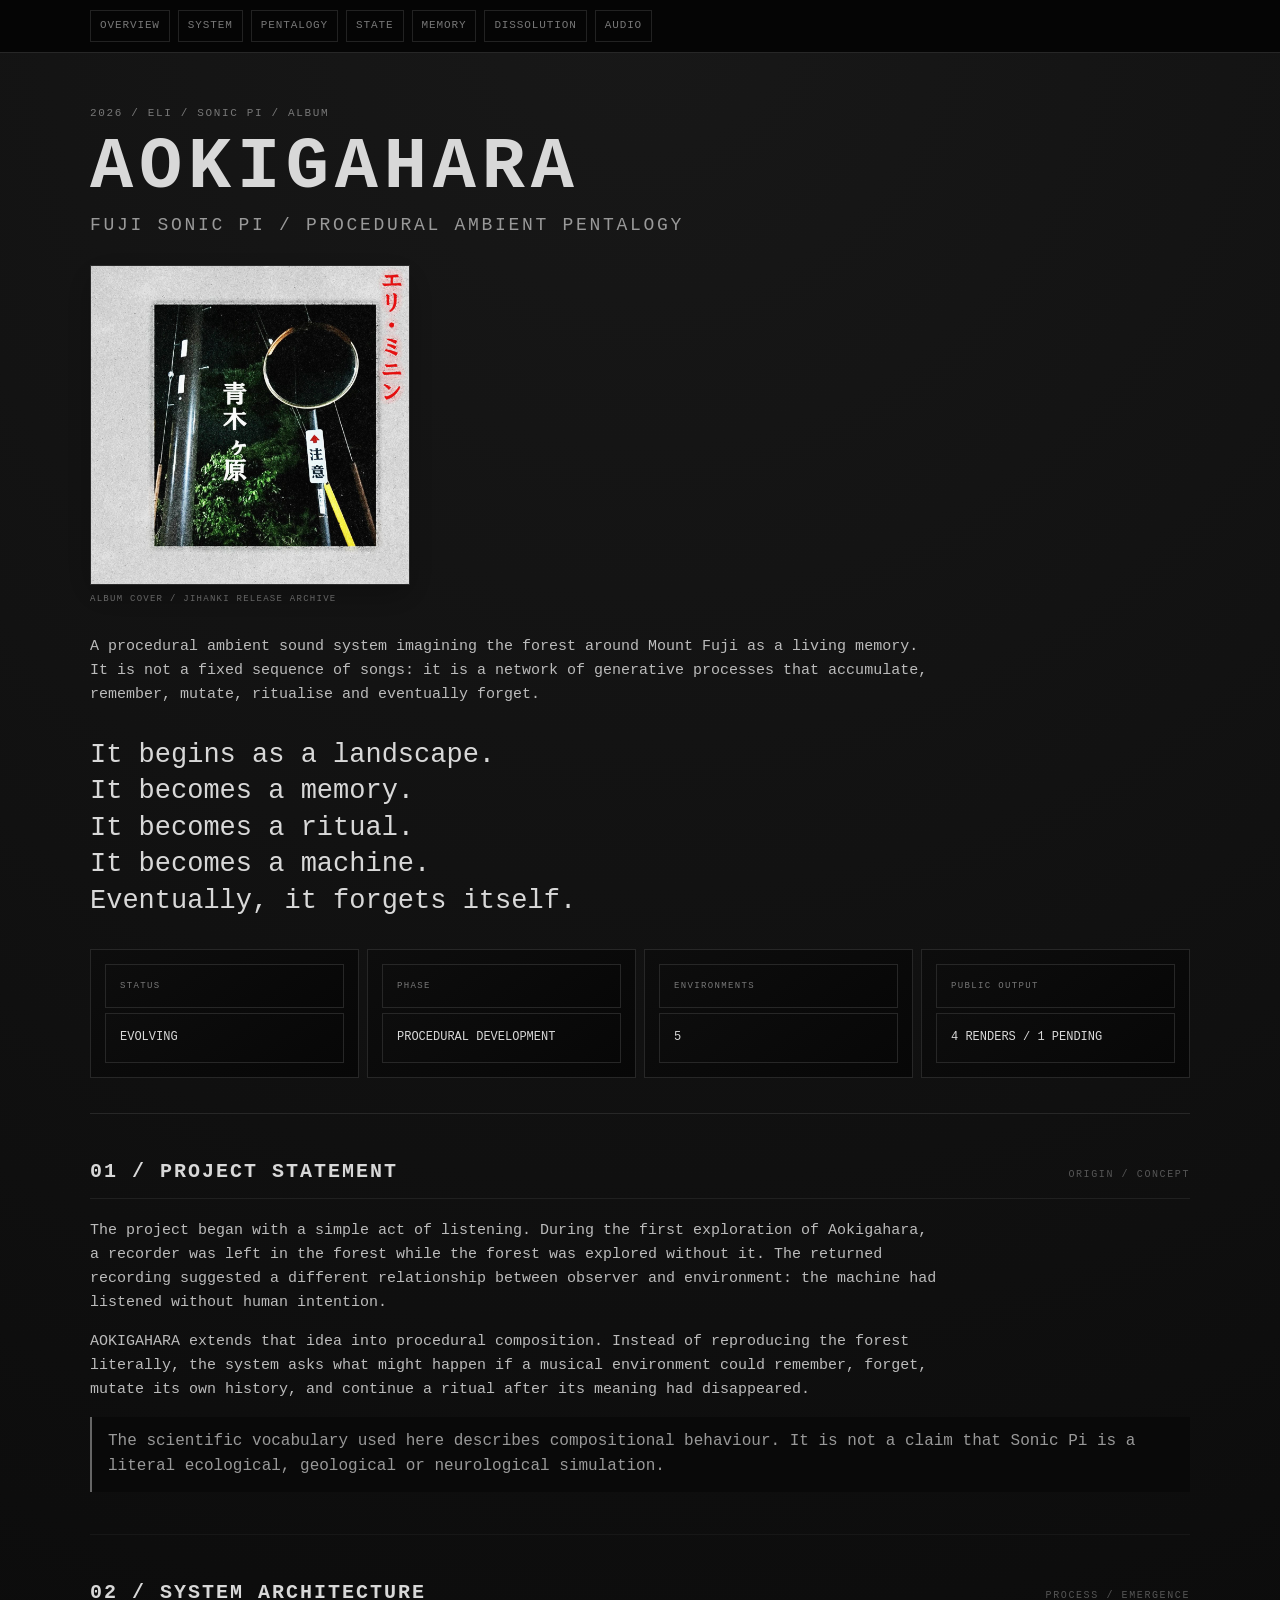
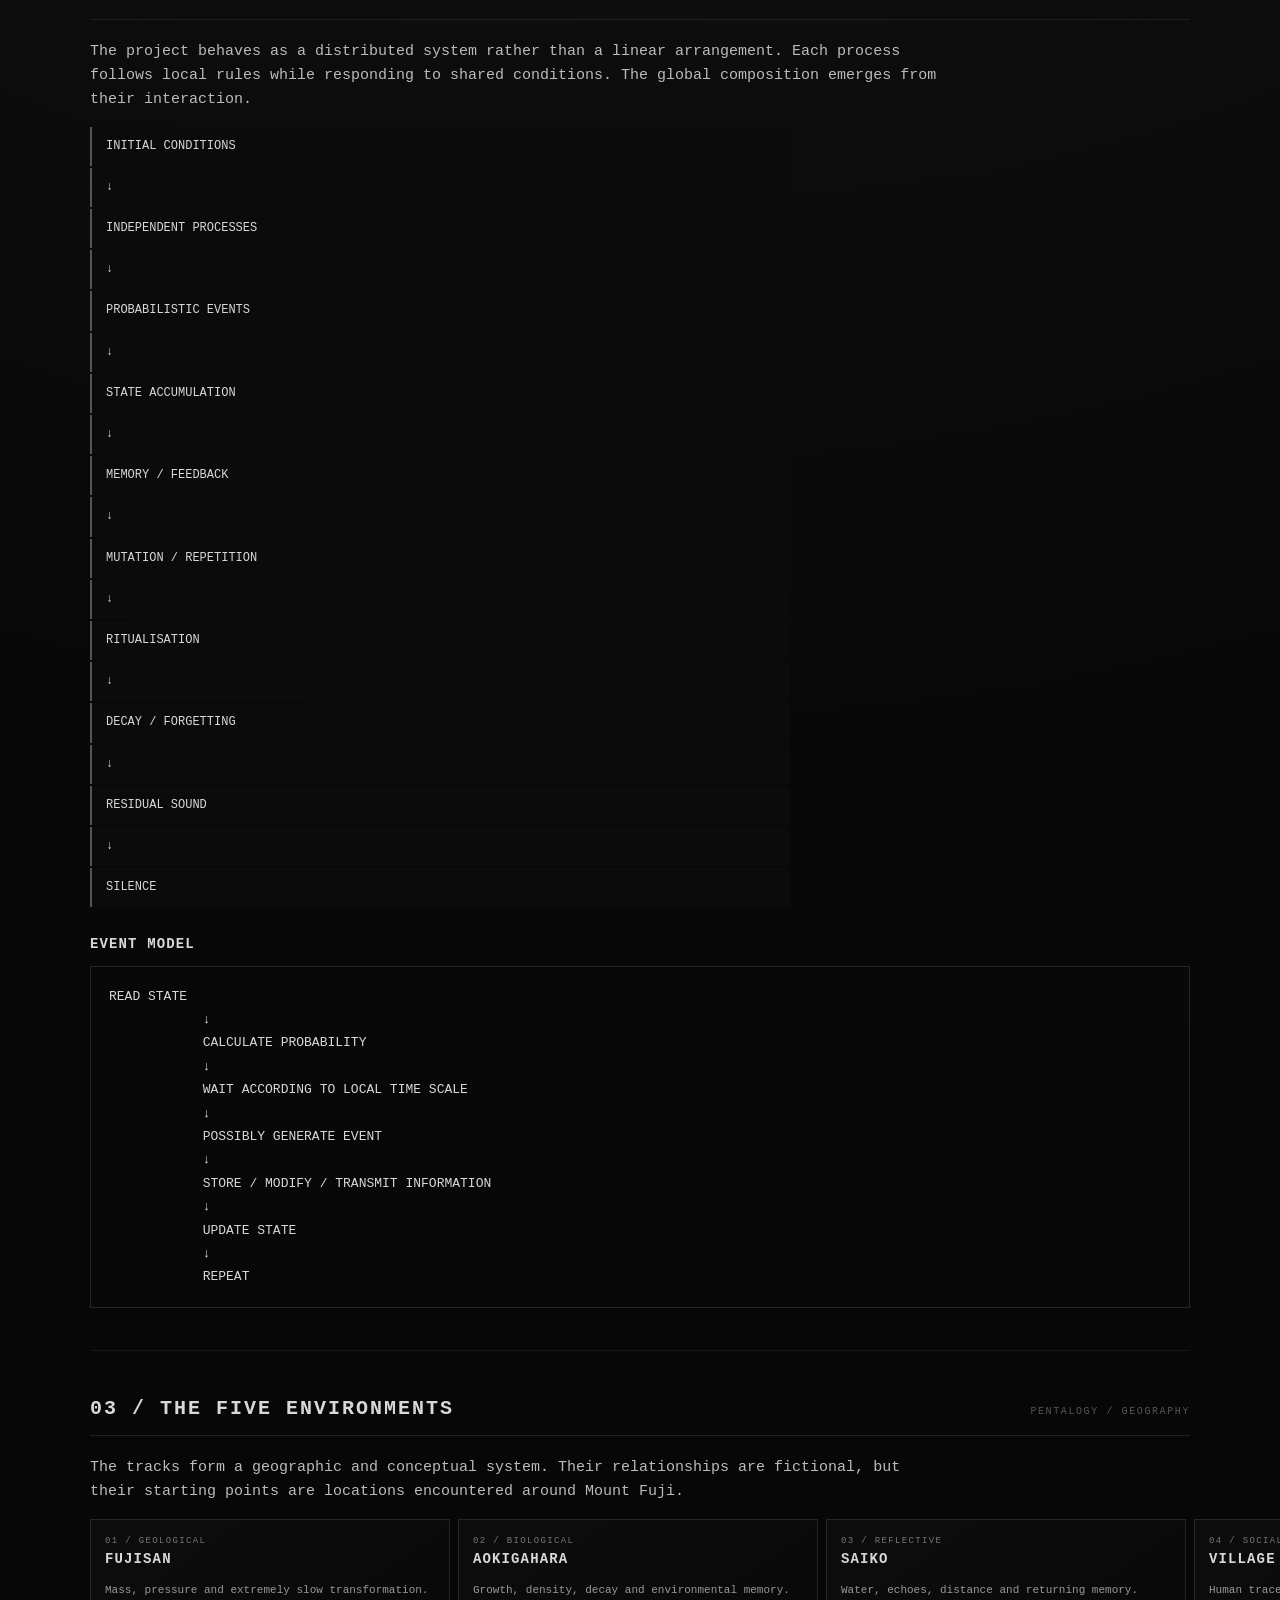
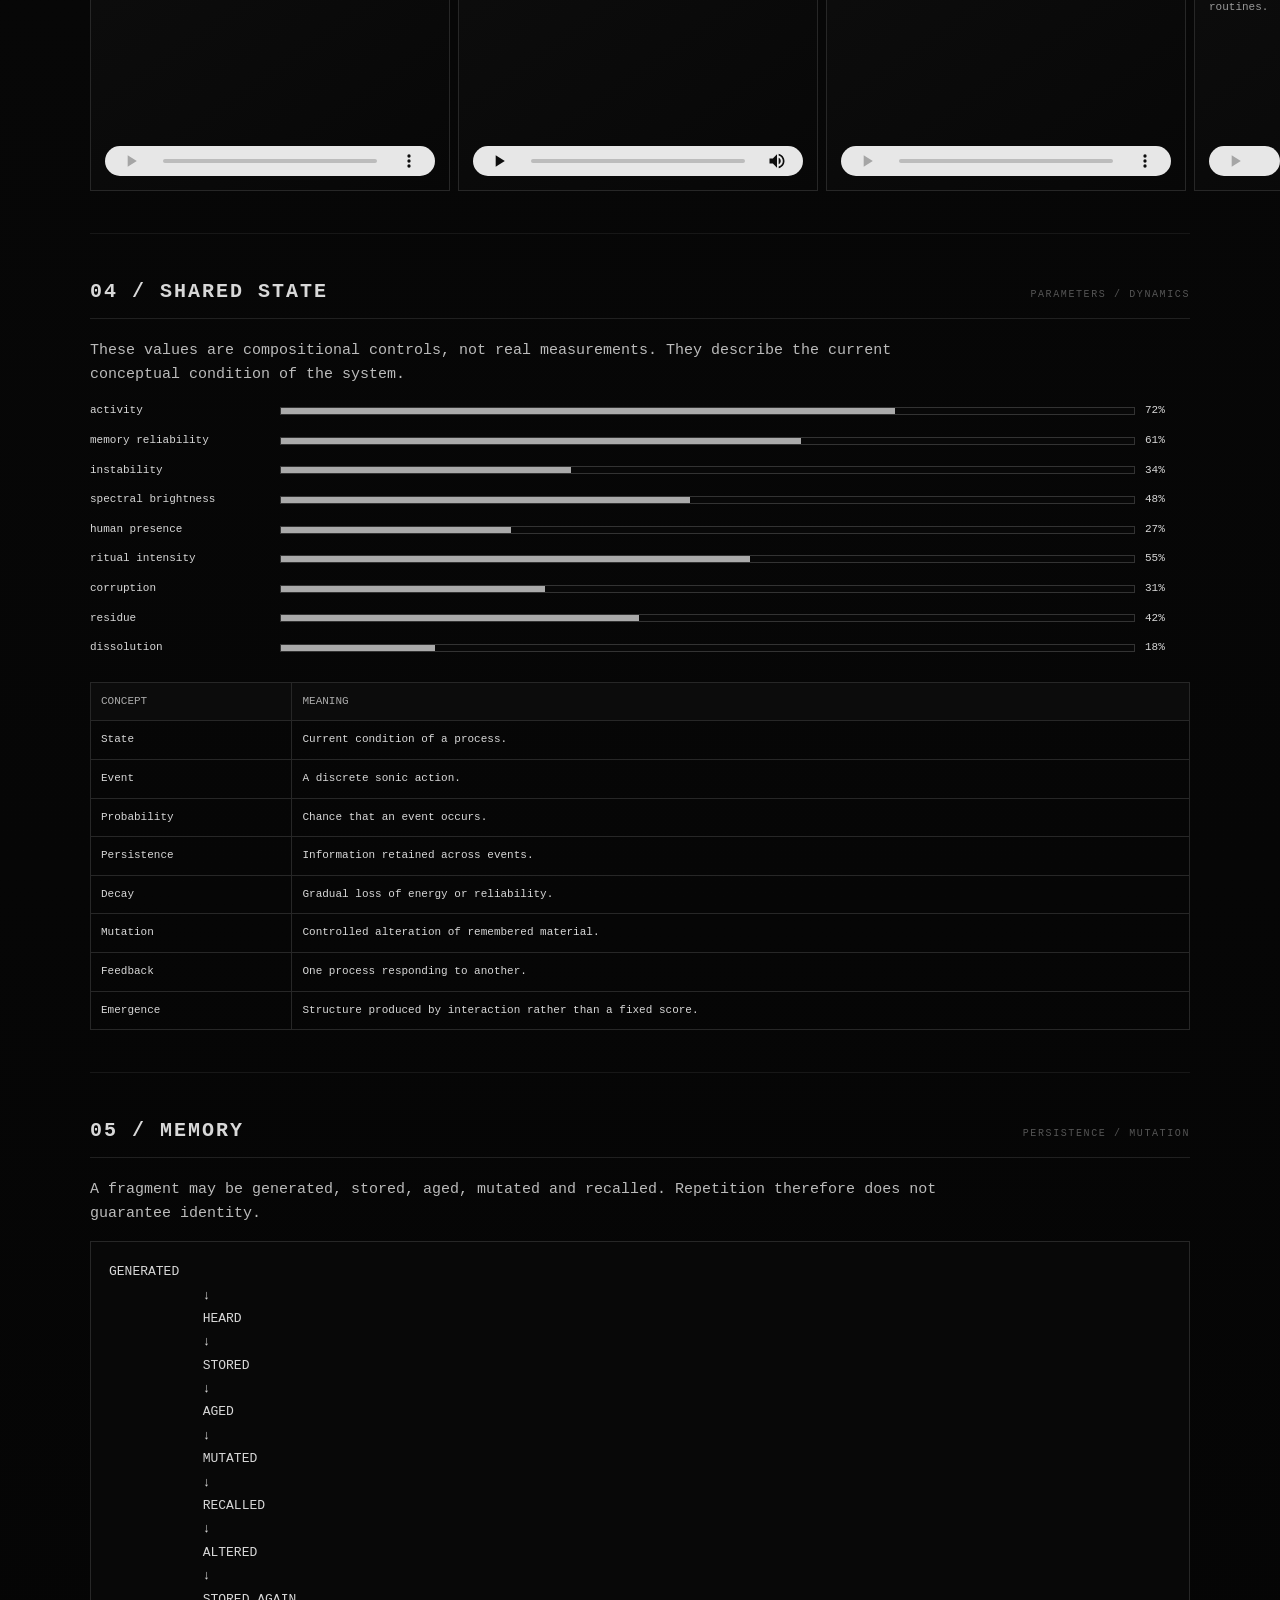
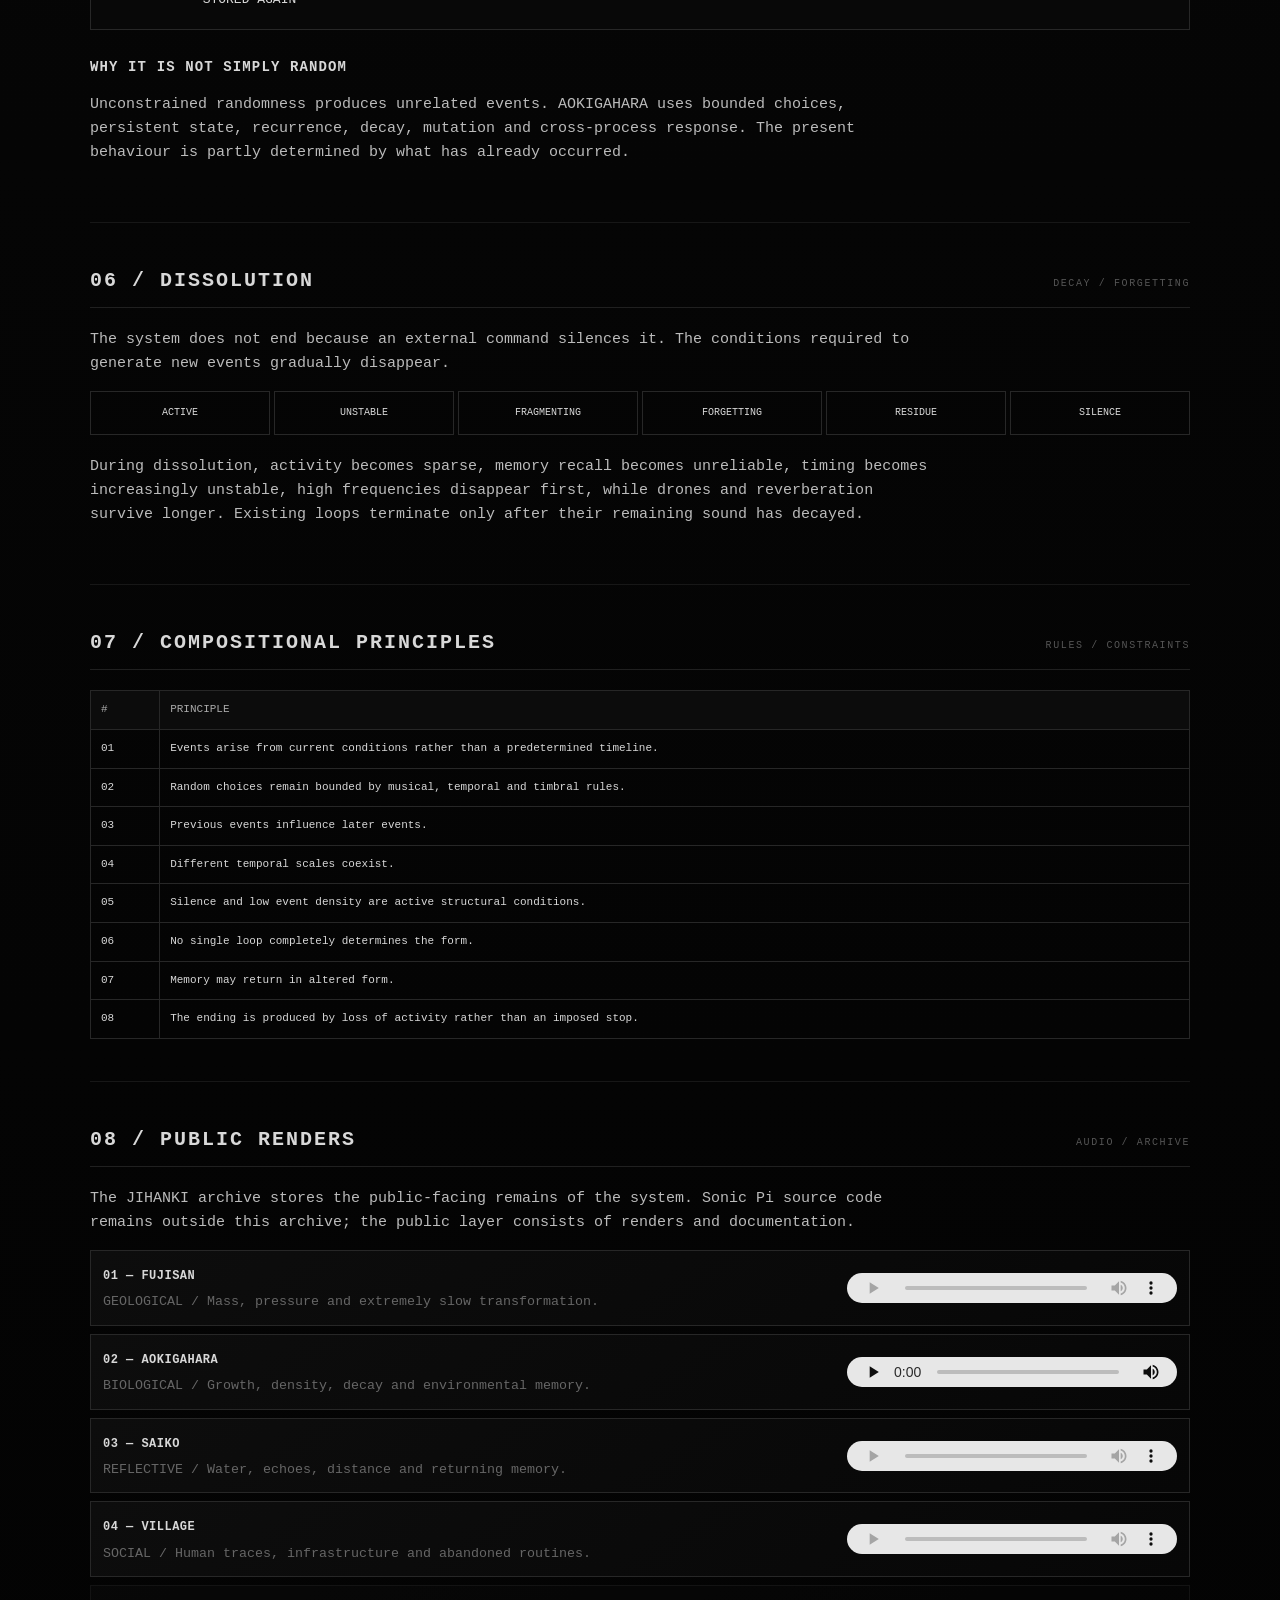
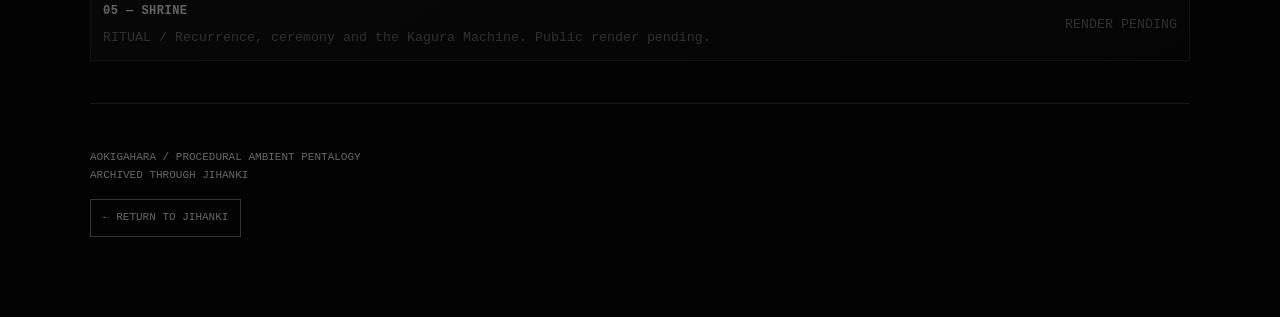
==== projects/aokigahara/index.html @ 8d128bbd "Curate photo archive, consolidate album, and improve iPhone audio" ====
<!doctype html>
<html lang="en">

<head>
   <meta charset="utf-8">
   <meta name="viewport" content="width=device-width,initial-scale=1,viewport-fit=cover">
   <title>AOKIGAHARA / FUJI SONIC PI — Procedural Ambient Pentalogy</title>
   <link rel="stylesheet" href="aokigahara.css">
</head>

<body>
   <header class="top">
      <div class="wrap nav"><a href="#overview">OVERVIEW</a><a href="#architecture">SYSTEM</a><a
            href="#environments">PENTALOGY</a><a href="#state">STATE</a><a href="#memory">MEMORY</a><a
            href="#dissolution">DISSOLUTION</a><a href="#audio">AUDIO</a></div>
   </header>
   <main class="wrap">
      <section class="hero" id="overview">
         <div class="eyebrow">2026 / ELI / SONIC PI / ALBUM</div>
         <h1>AOKIGAHARA</h1>
         <h2>FUJI SONIC PI / PROCEDURAL AMBIENT PENTALOGY</h2>
         <figure class="release-cover"><img src="../../media/photo/releases/aokigahara_pentalogy.jpg" alt="Aokigahara / Fuji Sonic Pi album cover"><figcaption>ALBUM COVER / JIHANKI RELEASE ARCHIVE</figcaption></figure>
         <p class="lead">A procedural ambient sound system imagining the forest around Mount Fuji as a living memory. It
            is not a fixed sequence of songs: it is a network of generative processes that accumulate, remember, mutate,
            ritualise and eventually forget.</p>
         <div class="quote"><span>It begins as a landscape.</span><span>It becomes a memory.</span><span>It becomes a
               ritual.</span><span>It becomes a machine.</span><span>Eventually, it forgets itself.</span></div>
         <div class="meta">
            <div>
               <div class="label">status</div>
               <div class="value" id="status">EVOLVING</div>
            </div>
            <div>
               <div class="label">phase</div>
               <div class="value" id="phase">PROCEDURAL DEVELOPMENT</div>
            </div>
            <div>
               <div class="label">environments</div>
               <div class="value">5</div>
            </div>
            <div>
               <div class="label">public output</div>
               <div class="value">4 RENDERS / 1 PENDING</div>
            </div>
         </div>
      </section>
      <section class="section">
         <div class="module-header">
            <h2 class="module-title">01 / PROJECT STATEMENT</h2><span class="module-index">ORIGIN / CONCEPT</span>
         </div>
         <p class="lead">The project began with a simple act of listening. During the first exploration of Aokigahara, a
            recorder was left in the forest while the forest was explored without it. The returned recording suggested a
            different relationship between observer and environment: the machine had listened without human intention.
         </p>
         <p class="lead">AOKIGAHARA extends that idea into procedural composition. Instead of reproducing the forest
            literally, the system asks what might happen if a musical environment could remember, forget, mutate its own
            history, and continue a ritual after its meaning had disappeared.</p>
         <div class="note">The scientific vocabulary used here describes compositional behaviour. It is not a claim that
            Sonic Pi is a literal ecological, geological or neurological simulation.</div>
      </section>
      <section class="section" id="architecture">
         <div class="module-header">
            <h2 class="module-title">02 / SYSTEM ARCHITECTURE</h2><span class="module-index">PROCESS / EMERGENCE</span>
         </div>
         <p class="lead">The project behaves as a distributed system rather than a linear arrangement. Each process
            follows local rules while responding to shared conditions. The global composition emerges from their
            interaction.</p>
         <div class="flow">
            <div>INITIAL CONDITIONS</div>
            <div>↓</div>
            <div>INDEPENDENT PROCESSES</div>
            <div>↓</div>
            <div>PROBABILISTIC EVENTS</div>
            <div>↓</div>
            <div>STATE ACCUMULATION</div>
            <div>↓</div>
            <div>MEMORY / FEEDBACK</div>
            <div>↓</div>
            <div>MUTATION / REPETITION</div>
            <div>↓</div>
            <div>RITUALISATION</div>
            <div>↓</div>
            <div>DECAY / FORGETTING</div>
            <div>↓</div>
            <div>RESIDUAL SOUND</div>
            <div>↓</div>
            <div>SILENCE</div>
         </div>
         <h3>EVENT MODEL</h3>
         <div class="architecture">READ STATE
            ↓
            CALCULATE PROBABILITY
            ↓
            WAIT ACCORDING TO LOCAL TIME SCALE
            ↓
            POSSIBLY GENERATE EVENT
            ↓
            STORE / MODIFY / TRANSMIT INFORMATION
            ↓
            UPDATE STATE
            ↓
            REPEAT</div>
      </section>
      <section class="section" id="environments">
         <div class="module-header">
            <h2 class="module-title">03 / THE FIVE ENVIRONMENTS</h2><span class="module-index">PENTALOGY /
               GEOGRAPHY</span>
         </div>
         <p class="lead">The tracks form a geographic and conceptual system. Their relationships are fictional, but
            their starting points are locations encountered around Mount Fuji.</p>
         <div class="grid5" id="environment-grid"></div>
      </section>
      <section class="section" id="state">
         <div class="module-header">
            <h2 class="module-title">04 / SHARED STATE</h2><span class="module-index">PARAMETERS / DYNAMICS</span>
         </div>
         <p class="lead">These values are compositional controls, not real measurements. They describe the current
            conceptual condition of the system.</p>
         <div class="state" id="state-grid"></div>
         <div class="table-wrap" style="margin-top:25px">
            <table class="table">
               <thead>
                  <tr>
                     <th>CONCEPT</th>
                     <th>MEANING</th>
                  </tr>
               </thead>
               <tbody>
                  <tr>
                     <td>State</td>
                     <td>Current condition of a process.</td>
                  </tr>
                  <tr>
                     <td>Event</td>
                     <td>A discrete sonic action.</td>
                  </tr>
                  <tr>
                     <td>Probability</td>
                     <td>Chance that an event occurs.</td>
                  </tr>
                  <tr>
                     <td>Persistence</td>
                     <td>Information retained across events.</td>
                  </tr>
                  <tr>
                     <td>Decay</td>
                     <td>Gradual loss of energy or reliability.</td>
                  </tr>
                  <tr>
                     <td>Mutation</td>
                     <td>Controlled alteration of remembered material.</td>
                  </tr>
                  <tr>
                     <td>Feedback</td>
                     <td>One process responding to another.</td>
                  </tr>
                  <tr>
                     <td>Emergence</td>
                     <td>Structure produced by interaction rather than a fixed score.</td>
                  </tr>
               </tbody>
            </table>
         </div>
      </section>
      <section class="section" id="memory">
         <div class="module-header">
            <h2 class="module-title">05 / MEMORY</h2><span class="module-index">PERSISTENCE / MUTATION</span>
         </div>
         <p class="lead">A fragment may be generated, stored, aged, mutated and recalled. Repetition therefore does not
            guarantee identity.</p>
         <div class="architecture">GENERATED
            ↓
            HEARD
            ↓
            STORED
            ↓
            AGED
            ↓
            MUTATED
            ↓
            RECALLED
            ↓
            ALTERED
            ↓
            STORED AGAIN</div>
         <h3>WHY IT IS NOT SIMPLY RANDOM</h3>
         <p class="lead">Unconstrained randomness produces unrelated events. AOKIGAHARA uses bounded choices, persistent
            state, recurrence, decay, mutation and cross-process response. The present behaviour is partly determined by
            what has already occurred.</p>
      </section>
      <section class="section" id="dissolution">
         <div class="module-header">
            <h2 class="module-title">06 / DISSOLUTION</h2><span class="module-index">DECAY / FORGETTING</span>
         </div>
         <p class="lead">The system does not end because an external command silences it. The conditions required to
            generate new events gradually disappear.</p>
         <div class="dissolve">
            <div>ACTIVE</div>
            <div>UNSTABLE</div>
            <div>FRAGMENTING</div>
            <div>FORGETTING</div>
            <div>RESIDUE</div>
            <div>SILENCE</div>
         </div>
         <p class="lead" style="margin-top:20px">During dissolution, activity becomes sparse, memory recall becomes
            unreliable, timing becomes increasingly unstable, high frequencies disappear first, while drones and
            reverberation survive longer. Existing loops terminate only after their remaining sound has decayed.</p>
      </section>
      <section class="section">
         <div class="module-header">
            <h2 class="module-title">07 / COMPOSITIONAL PRINCIPLES</h2><span class="module-index">RULES /
               CONSTRAINTS</span>
         </div>
         <div class="table-wrap">
            <table class="table">
               <thead>
                  <tr>
                     <th>#</th>
                     <th>PRINCIPLE</th>
                  </tr>
               </thead>
               <tbody>
                  <tr>
                     <td>01</td>
                     <td>Events arise from current conditions rather than a predetermined timeline.</td>
                  </tr>
                  <tr>
                     <td>02</td>
                     <td>Random choices remain bounded by musical, temporal and timbral rules.</td>
                  </tr>
                  <tr>
                     <td>03</td>
                     <td>Previous events influence later events.</td>
                  </tr>
                  <tr>
                     <td>04</td>
                     <td>Different temporal scales coexist.</td>
                  </tr>
                  <tr>
                     <td>05</td>
                     <td>Silence and low event density are active structural conditions.</td>
                  </tr>
                  <tr>
                     <td>06</td>
                     <td>No single loop completely determines the form.</td>
                  </tr>
                  <tr>
                     <td>07</td>
                     <td>Memory may return in altered form.</td>
                  </tr>
                  <tr>
                     <td>08</td>
                     <td>The ending is produced by loss of activity rather than an imposed stop.</td>
                  </tr>
               </tbody>
            </table>
         </div>
      </section>
      <section class="section" id="audio">
         <div class="module-header">
            <h2 class="module-title">08 / PUBLIC RENDERS</h2><span class="module-index">AUDIO / ARCHIVE</span>
         </div>
         <p class="lead">The JIHANKI archive stores the public-facing remains of the system. Sonic Pi source code
            remains outside this archive; the public layer consists of renders and documentation.</p>
         <div class="audio-list" id="audio-list"></div>
      </section>
      <footer class="footer">
         <div>AOKIGAHARA / PROCEDURAL AMBIENT PENTALOGY</div>
         <div>ARCHIVED THROUGH JIHANKI</div><a class="back" href="../../index.html">← RETURN TO JIHANKI</a>
      </footer>
   </main>
   <script src="data.js"></script>
   <script>
      const p = window.AOKIGAHARA;
      document.getElementById('status').textContent = p.status; document.getElementById('phase').textContent = p.phase;
      const eg = document.getElementById('environment-grid'), al = document.getElementById('audio-list');
      p.environments.forEach((e, i) => {
         const card = document.createElement('article'); card.className = 'card env';
         const audio = e.render ? `<audio controls preload="metadata" src="${e.render}"></audio>` : `<div class="time">RENDER PENDING</div>`;
         card.innerHTML = `<div><div class="time">0${i + 1} / ${e.time}</div><h3>${e.title}</h3><p>${e.description}</p></div>${audio}`; eg.appendChild(card);
         const row = document.createElement('div'); row.className = 'audio-row' + (e.render ? '' : ' pending');
         row.innerHTML = `<div><strong>0${i + 1} — ${e.title}</strong><small>${e.time} / ${e.description}</small></div>${e.render ? `<audio controls preload="metadata" src="${e.render}"></audio>` : `<small>RENDER PENDING</small>`}`; al.appendChild(row);
      });
      const sg = document.getElementById('state-grid'); p.state.forEach(([name, desc, value]) => { const row = document.createElement('div'); row.className = 'state-row'; row.title = desc; row.innerHTML = `<span>${name}</span><span class="bar"><i style="width:${value * 100}%"></i></span><span>${Math.round(value * 100)}%</span>`; sg.appendChild(row) });
      const audios = [...document.querySelectorAll('audio')]; audios.forEach(a => a.addEventListener('play', () => audios.forEach(b => { if (b !== a) b.pause() })));
   </script>
</body>

</html>
---- projects/aokigahara/aokigahara.css ----
:root {
  --bg: #050505;
  --panel: #0b0b0b;
  --line: #272727;
  --line-soft: #171717;
  --text: #d8d8d8;
  --muted: #777;
  --soft: #aaa;
  --accent: #eee;
}

* {
  box-sizing: border-box;
}

html {
  scroll-behavior: smooth;
  background: var(--bg);
}

body {
  margin: 0;
  min-height: 100vh;
  background: radial-gradient(circle at 50% 0, #181818 0, #080808 35%, #030303 100%);
  color: var(--text);
  font-family: "Courier New", Courier, monospace;
  line-height: 1.6;
  -webkit-font-smoothing: antialiased;
}

a {
  color: inherit;
}

.wrap {
  width: min(1100px, calc(100% - 28px));
  margin: auto;
}

.top {
  position: sticky;
  top: 0;
  z-index: 20;
  background: rgba(5, 5, 5, .92);
  backdrop-filter: blur(10px);
  -webkit-backdrop-filter: blur(10px);
  border-bottom: 1px solid var(--line);
}

.nav {
  display: flex;
  gap: 8px;
  overflow-x: auto;
  padding: 10px 0;
  white-space: nowrap;
  scrollbar-width: thin;
}

.nav a {
  flex: 0 0 auto;
  padding: 6px 9px;
  border: 1px solid #222;
  text-decoration: none;
  color: var(--muted);
  font-size: 11px;
  letter-spacing: .08em;
  transition: .15s;
}

.nav a:hover,
.nav a:focus-visible {
  color: #fff;
  border-color: #555;
  background: #101010;
  outline: none;
}

.hero {
  padding: 52px 0 35px;
  border-bottom: 1px solid var(--line);
}

.eyebrow,
.label,
.time {
  color: var(--muted);
  text-transform: uppercase;
  letter-spacing: .15em;
}

.eyebrow {
  font-size: 11px;
}

.hero h1 {
  margin: 12px 0 8px;
  font-size: clamp(34px, 8vw, 72px);
  line-height: .95;
  letter-spacing: .08em;
}

.hero h2 {
  margin: 0 0 26px;
  color: #999;
  font-size: clamp(13px, 2vw, 18px);
  font-weight: 400;
  letter-spacing: .15em;
}

.quote {
  max-width: 760px;
  margin: 30px 0;
  font-size: clamp(17px, 3vw, 27px);
  line-height: 1.35;
}

.quote span {
  display: block;
}

.meta {
  display: grid;
  grid-template-columns: repeat(4, 1fr);
  gap: 8px;
}

.meta div,
.card {
  border: 1px solid var(--line);
  background: linear-gradient(145deg, #0d0d0d, #070707);
  padding: 14px;
}

.label {
  font-size: 9px;
}

.value {
  margin-top: 5px;
  font-size: 12px;
}

.section {
  padding: 42px 0;
  border-bottom: 1px solid var(--line-soft);
  scroll-margin-top: 55px;
}

.section h2 {
  margin: 0 0 20px;
  font-size: 20px;
  letter-spacing: .1em;
}

.section h3 {
  margin: 26px 0 10px;
  font-size: 14px;
  letter-spacing: .08em;
}

.module-header {
  display: flex;
  align-items: baseline;
  justify-content: space-between;
  gap: 20px;
  margin-bottom: 20px;
  border-bottom: 1px solid #202020;
  padding-bottom: 10px;
}

.module-index {
  color: #555;
  font-size: 10px;
  letter-spacing: .16em;
  white-space: nowrap;
}

.module-title {
  margin: 0 !important;
}

.lead {
  max-width: 850px;
  color: #bbb;
  font-size: 15px;
}

.note {
  border-left: 2px solid #666;
  padding: 12px 16px;
  color: #999;
  background: #090909;
}

.grid5 {
  display: grid;
  grid-template-columns: repeat(5, 1fr);
  gap: 8px;
}

.env {
  min-height: 190px;
  display: flex;
  flex-direction: column;
  justify-content: space-between;
}

.env h3 {
  margin: 0;
  font-size: 14px;
}

.env .time {
  font-size: 9px;
}

.env p {
  color: #999;
  font-size: 11px;
}

.flow {
  display: grid;
  gap: 2px;
  max-width: 700px;
}

.flow div {
  padding: 10px 14px;
  border-left: 2px solid #555;
  background: #0b0b0b;
  font-size: 12px;
}

.architecture {
  overflow: auto;
  padding: 18px;
  border: 1px solid var(--line);
  background: #080808;
  font-size: 13px;
  line-height: 1.8;
  white-space: pre-wrap;
}

.state {
  display: grid;
  gap: 12px;
}

.state-row {
  display: grid;
  grid-template-columns: 180px 1fr 45px;
  gap: 10px;
  align-items: center;
  font-size: 11px;
}

.bar {
  height: 8px;
  border: 1px solid #333;
  background: #080808;
}

.bar i {
  display: block;
  height: 100%;
  background: #aaa;
}

.table-wrap {
  overflow-x: auto;
}

.table {
  width: 100%;
  min-width: 600px;
  border-collapse: collapse;
  font-size: 11px;
}

.table th,
.table td {
  padding: 10px;
  border: 1px solid var(--line);
  text-align: left;
  vertical-align: top;
}

.table th {
  background: #0c0c0c;
  color: #aaa;
  font-weight: 400;
}

.dissolve {
  display: grid;
  grid-template-columns: repeat(6, 1fr);
  gap: 4px;
}

.dissolve div {
  padding: 13px 7px;
  border: 1px solid var(--line);
  text-align: center;
  font-size: 10px;
}

.audio-list {
  display: grid;
  gap: 8px;
}

.audio-row {
  display: grid;
  grid-template-columns: 1fr auto;
  gap: 15px;
  align-items: center;
  padding: 12px;
  border: 1px solid var(--line);
  background: linear-gradient(145deg, #0d0d0d, #070707);
}

.audio-row strong {
  font-size: 12px;
  letter-spacing: .04em;
}

.audio-row small {
  display: block;
  margin-top: 3px;
  color: #666;
}

.audio-row audio,
.env audio {
  width: min(330px, 45vw);
  height: 30px;
  filter: grayscale(1) contrast(.9);
}

.audio-row audio:focus-visible,
.env audio:focus-visible {
  outline: 1px solid #aaa;
  outline-offset: 3px;
}

.audio-row.pending {
  opacity: .45;
}

.footer {
  padding: 45px 0 80px;
  color: #666;
  font-size: 11px;
}

.back {
  display: inline-block;
  margin-top: 15px;
  padding: 9px 12px;
  border: 1px solid #333;
  text-decoration: none;
  transition: .15s;
}

.back:hover,
.back:focus-visible {
  color: #fff;
  border-color: #666;
  outline: none;
}

@media (max-width:760px) {
  .wrap {
    width: min(100% - 20px, 1100px);
  }

  .meta {
    grid-template-columns: repeat(2, 1fr);
  }

  .grid5 {
    grid-template-columns: 1fr 1fr;
  }

  .env:last-child {
    grid-column: 1/-1;
  }

  .state-row {
    grid-template-columns: 125px 1fr 38px;
  }

  .dissolve {
    grid-template-columns: repeat(2, 1fr);
  }

  .audio-row {
    grid-template-columns: 1fr;
  }

  .audio-row audio,
  .env audio {
    width: 100%;
  }

  .hero {
    padding-top: 35px;
  }

  .section {
    padding: 32px 0;
  }

  .table {
    min-width: 560px;
  }

  .module-header {
    display: block;
  }

  .module-index {
    display: block;
    margin-bottom: 4px;
  }
}

@media (max-width:430px) {
  .grid5 {
    grid-template-columns: 1fr;
  }

  .env:last-child {
    grid-column: auto;
  }

  .state-row {
    grid-template-columns: 105px 1fr 34px;
    font-size: 10px;
  }

  .hero h1 {
    font-size: 38px;
  }

  .nav a {
    font-size: 10px;
  }
}

.release-cover{width:min(100%,320px);margin:24px 0 28px}
.release-cover img{display:block;width:100%;height:auto;border:1px solid var(--line);box-shadow:0 10px 32px rgba(0,0,0,.35);filter:grayscale(.08) contrast(.97)}
.release-cover figcaption{margin-top:7px;color:var(--muted);font-size:9px;letter-spacing:.14em;text-transform:uppercase}
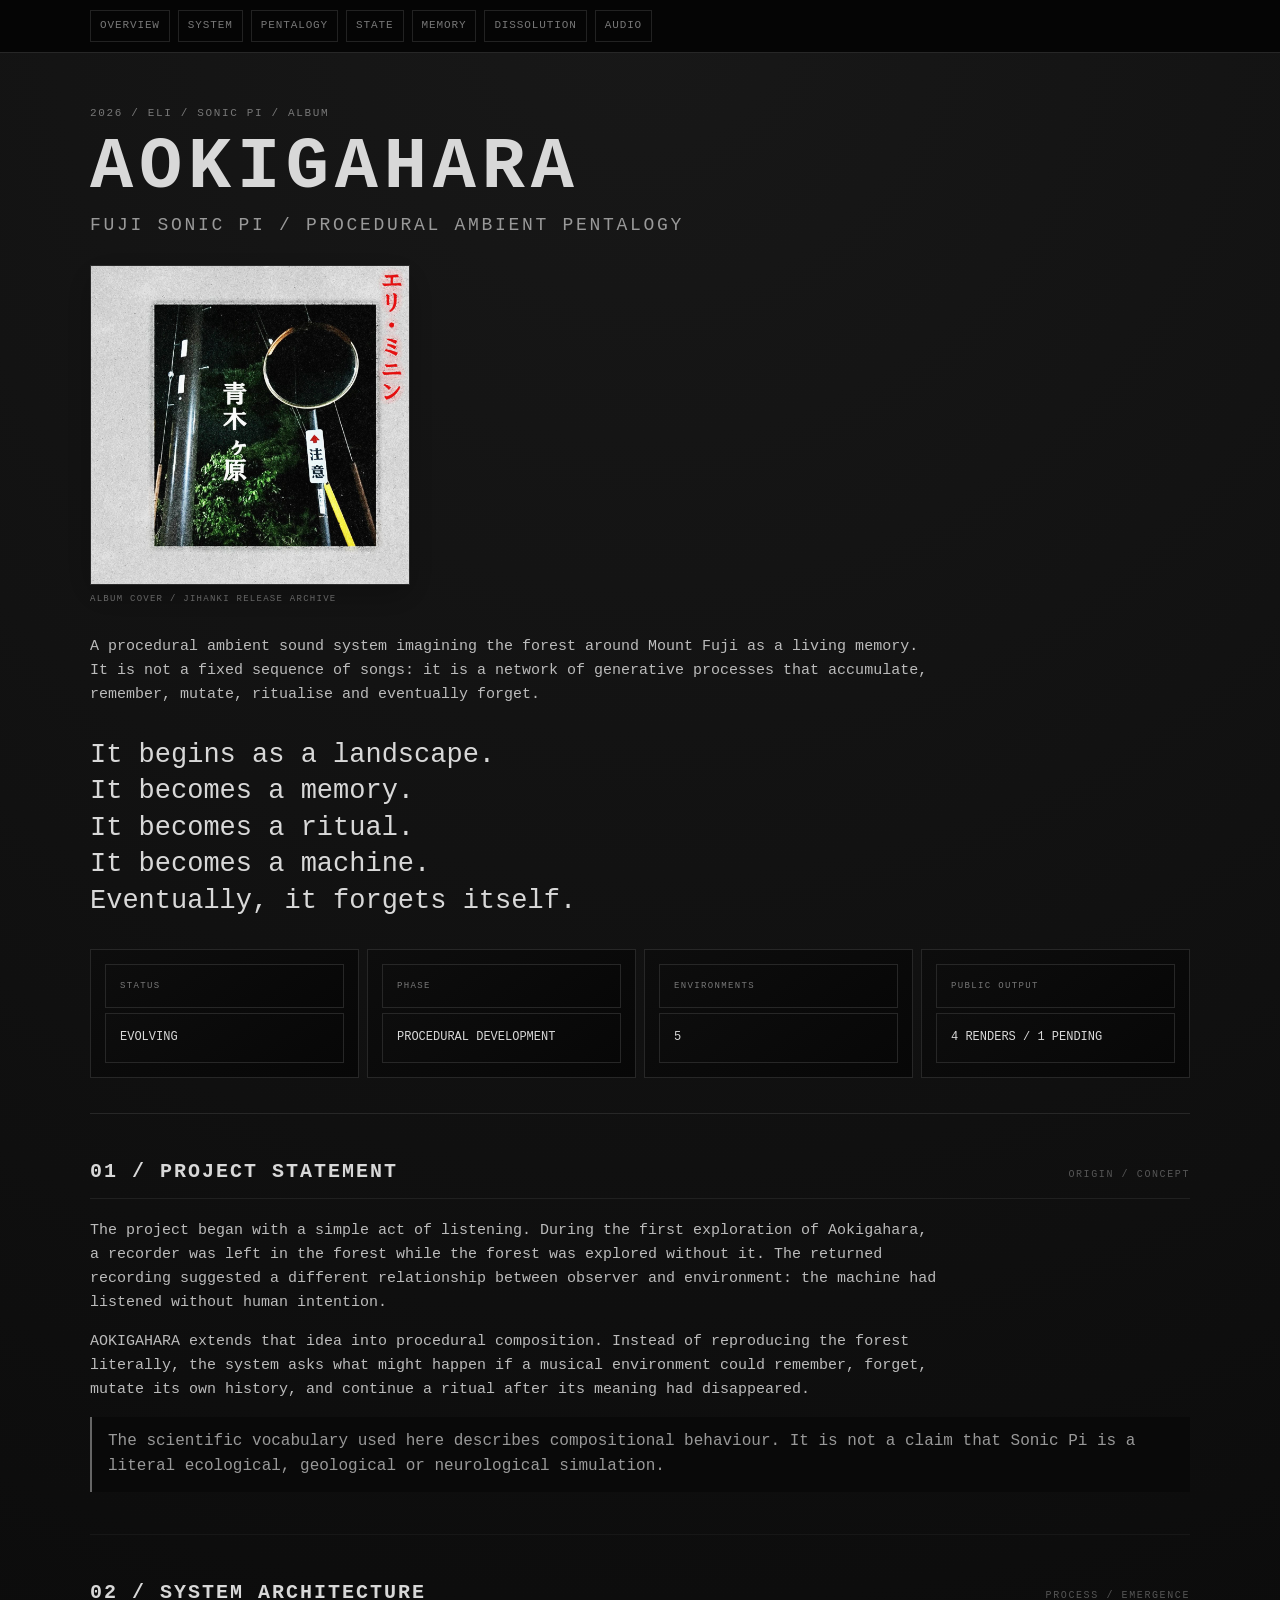
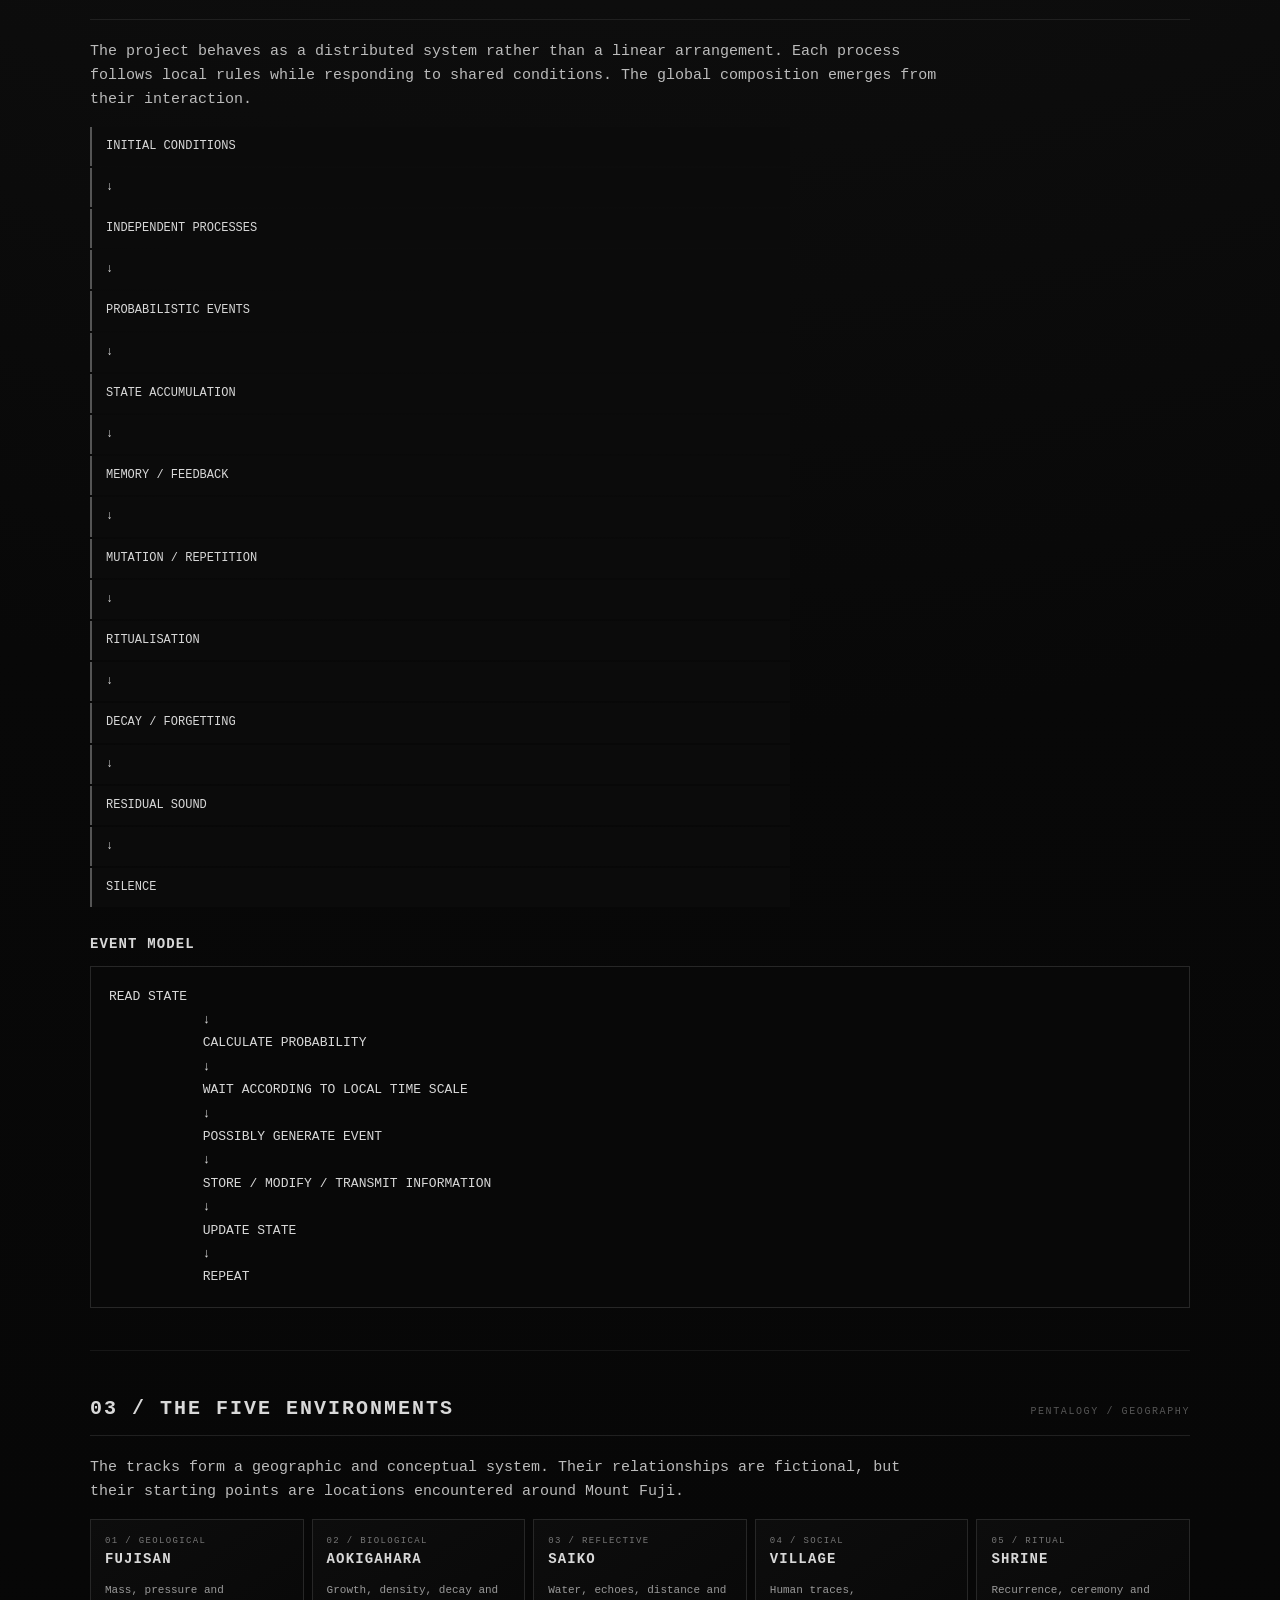
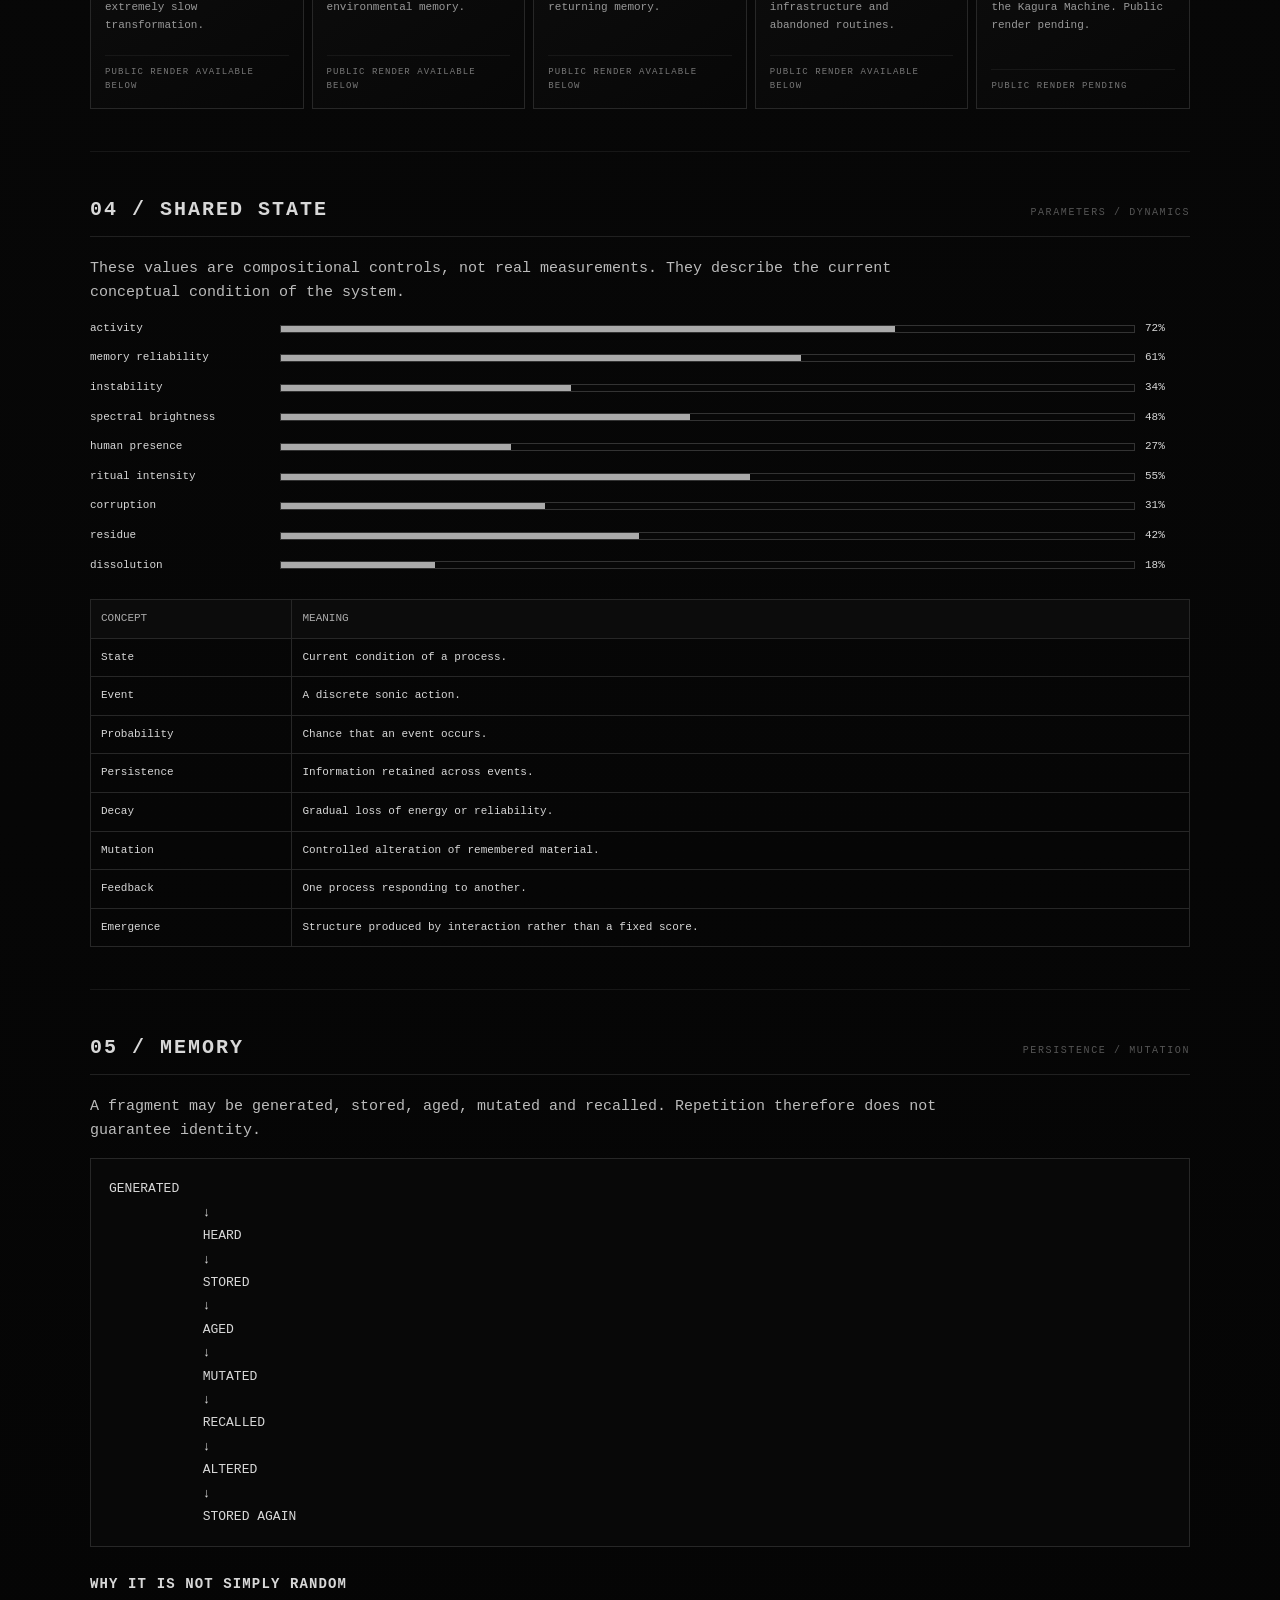
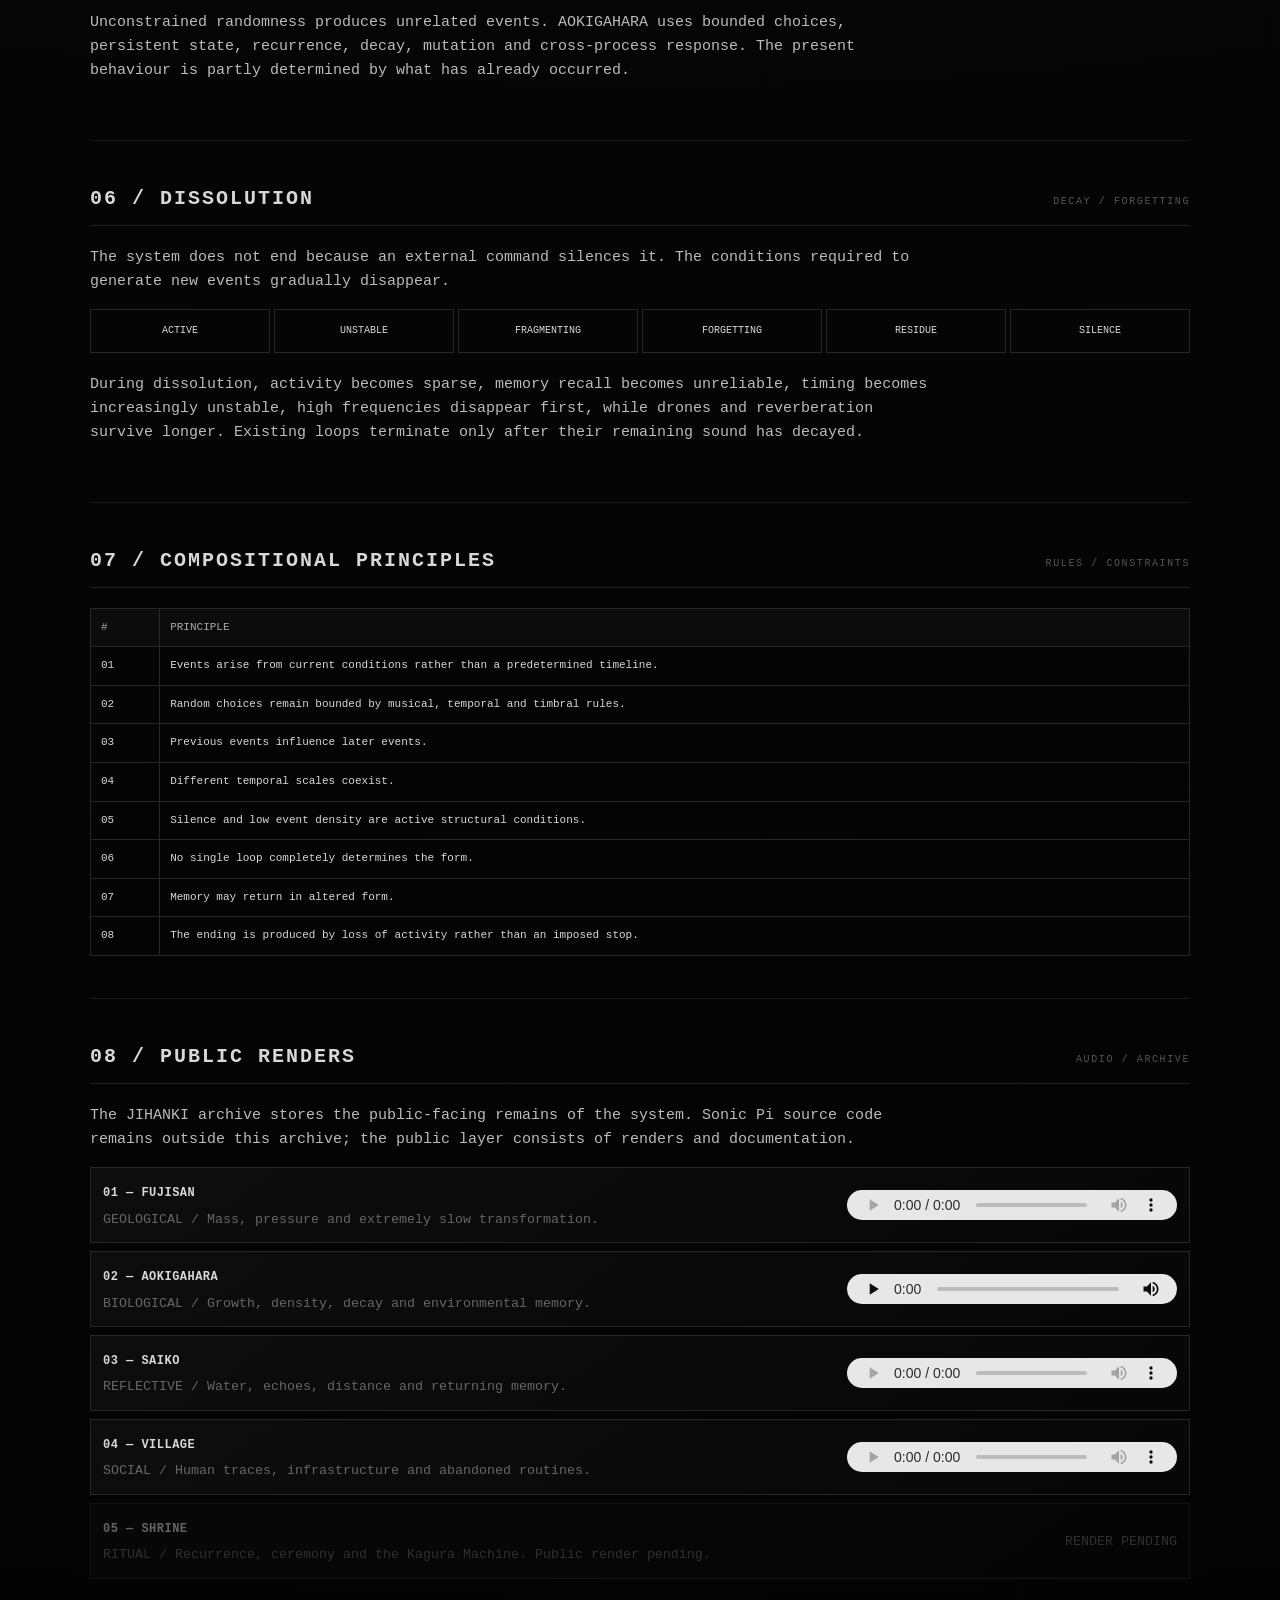
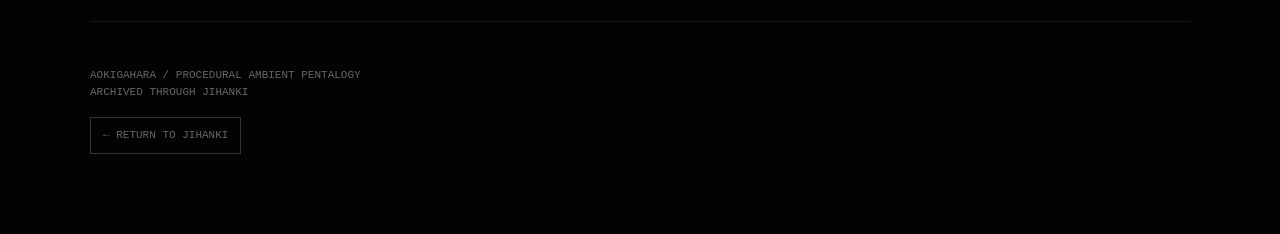
==== commit cc3ba7fb: "Fix machine interaction issues and add M35–M40 roadmap" ====
--- a/projects/aokigahara/index.html
+++ b/projects/aokigahara/index.html
@@ -276,8 +276,8 @@
       const eg = document.getElementById('environment-grid'), al = document.getElementById('audio-list');
       p.environments.forEach((e, i) => {
          const card = document.createElement('article'); card.className = 'card env';
-         const audio = e.render ? `<audio controls preload="metadata" src="${e.render}"></audio>` : `<div class="time">RENDER PENDING</div>`;
-         card.innerHTML = `<div><div class="time">0${i + 1} / ${e.time}</div><h3>${e.title}</h3><p>${e.description}</p></div>${audio}`; eg.appendChild(card);
+         const availability = e.render ? "PUBLIC RENDER AVAILABLE BELOW" : "PUBLIC RENDER PENDING";
+         card.innerHTML = `<div><div class="time">0${i + 1} / ${e.time}</div><h3>${e.title}</h3><p>${e.description}</p></div><div class="env-output">${availability}</div>`; eg.appendChild(card);
          const row = document.createElement('div'); row.className = 'audio-row' + (e.render ? '' : ' pending');
          row.innerHTML = `<div><strong>0${i + 1} — ${e.title}</strong><small>${e.time} / ${e.description}</small></div>${e.render ? `<audio controls preload="metadata" src="${e.render}"></audio>` : `<small>RENDER PENDING</small>`}`; al.appendChild(row);
       });
--- a/projects/aokigahara/aokigahara.css
+++ b/projects/aokigahara/aokigahara.css
@@ -452,3 +452,6 @@
 .release-cover{width:min(100%,320px);margin:24px 0 28px}
 .release-cover img{display:block;width:100%;height:auto;border:1px solid var(--line);box-shadow:0 10px 32px rgba(0,0,0,.35);filter:grayscale(.08) contrast(.97)}
 .release-cover figcaption{margin-top:7px;color:var(--muted);font-size:9px;letter-spacing:.14em;text-transform:uppercase}
+
+/* Project cards point to the canonical audio players in the public-renders section. */
+.env-output{border-top:1px solid var(--line-soft);padding-top:9px;color:var(--muted);font-size:9px;letter-spacing:.12em}
